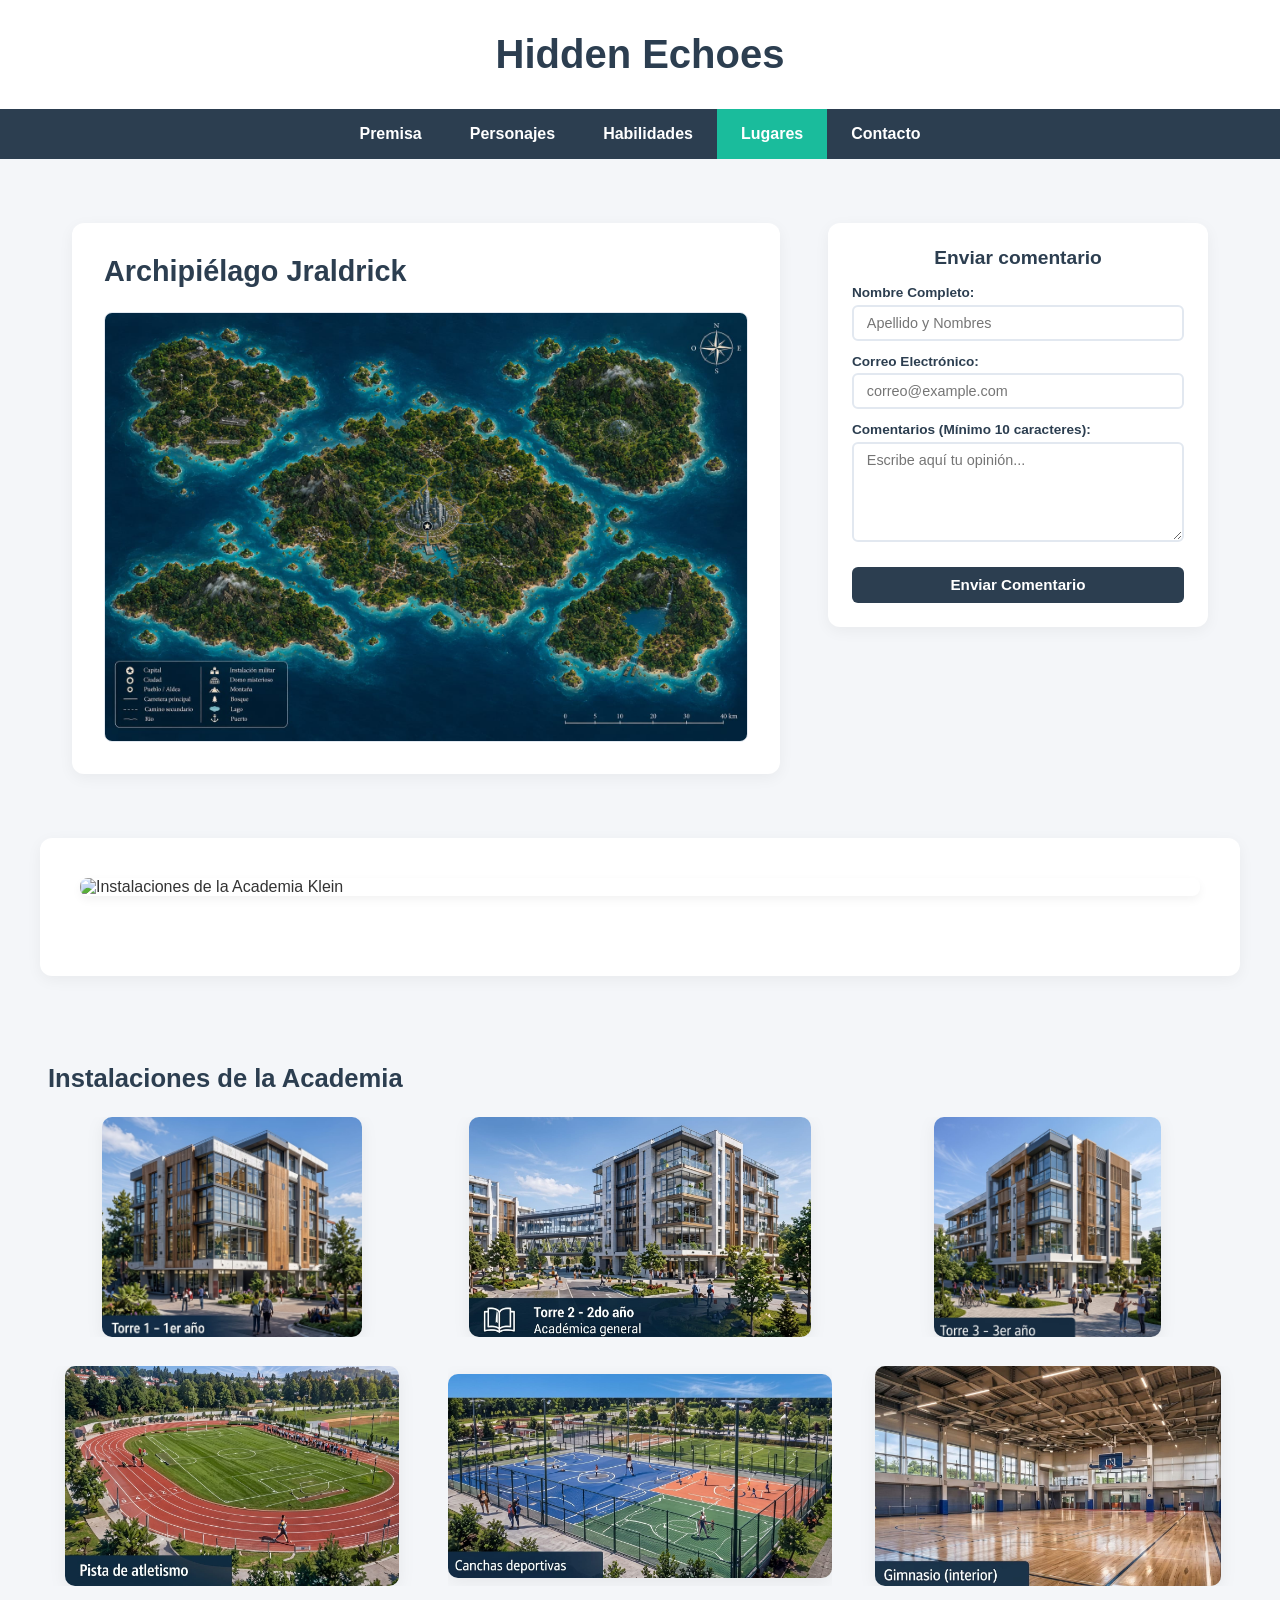
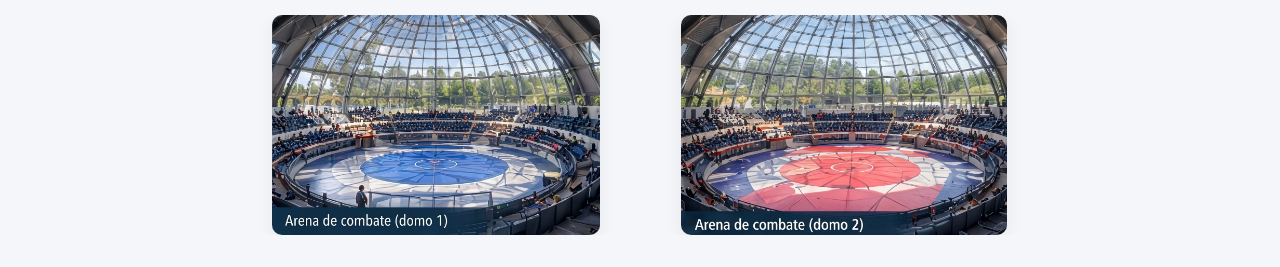
==== lugares.html @ 53b6d5b5 "Initial commit" ====
<!DOCTYPE html>
<html lang="es">
<head>
    <meta charset="UTF-8">
    <meta name="viewport" content="width=device-width, initial-scale=1.0">
    <title>Lugares - Hidden Echoes</title>
    <link rel="stylesheet" href="1estilg.css">
</head>
<body>

    <header>
        <h1>Hidden Echoes</h1>
    </header>

    <nav class="barrasuper">
        <ul>
            <li><a href="index.html">Premisa</a></li>
            <li><a href="personajesc.html">Personajes</a></li>
            <li><a href="habilidadesb.html">Habilidades</a></li>
            <li><a href="lugares.html" class="activo">Lugares</a></li>
            <li><a href="contactob.html">Contacto</a></li>
        </ul>
    </nav>
    <main class="conteprinci">
        <section class="bloquelugar">
            <div class="contemapa">
                <h2>Archipiélago Jraldrick</h2>
                <img src="imglg/jraldrick.jpg" alt="Mapa del universo de Hidden Echoes" class="imgmapa">
            </div>
        </section>
        <div class="form-container">
            <h2>Enviar comentario</h2>
            <div id="mensaje-confirmacion" class="oculto"></div>
            <form id="formulario-registro" action="#" method="POST" novalidate>
                <div class="form-group">
                    <label for="nombre">Nombre Completo:</label>
                    <input type="text" id="nombre" name="nombre" required minlength="3" placeholder="Apellido y Nombres">
                    <span class="error-msg" id="error-nombre"></span>
                </div>
                <div class="form-group">
                    <label for="correo">Correo Electrónico:</label>
                    <input type="email" id="correo" name="correo" required placeholder="correo@example.com">
                    <span class="error-msg" id="error-correo"></span>
                </div>    
                <div class="form-group">
                    <label for="comentario">Comentarios (Mínimo 10 caracteres):</label>
                    <textarea id="comentario" name="comentario" required minlength="10" rows="4" placeholder="Escribe aquí tu opinión..."></textarea>
                    <span class="error-msg" id="error-comentario"></span>
                </div>
                
                <button type="submit">Enviar Comentario</button>
            </form>
        </div>
    </main>
    <section class="escenario">
        <div class="rejiluga">
            <article class="tarjeluga">
                <div class="contenedorlugar">
                    <div class="fotolugar" id="fotoklein" title="Haz clic para ver la historia de la academia">
                        <img src="imglg/klein.jpg" alt="Instalaciones de la Academia Klein" class="imgfoto">
                    </div>
                    <div class="infoluga" id="texto-klein">
                        <h2>Academia Klein</h2>
                        <p>Fundada en el (2150/2202) por Arthur Kleim, empezó como una escuela pequeña con el objetivo de guiar a las promesas locales en el desarrollo de sus habilidades, pero conforme pasaba el tiempo, logró captar la atención debido a los logros de sus egresados y posteriormente pasó a estar en los ojos del mundo.</p>
                        <p>Aun habiendo pasado cerca de 30 años desde el fallecimiento de Arthur Kleim y 50 años de su creación, el objetivo de la escuela no ha cambiado; todo lo contrario. Enfocó sus esfuerzos en recibir y apoyar a los jóvenes del mundo, ofreciendo becas académicas en base al talento de los postulantes.</p>
                        <p>Tras tantos años, la escuela cuenta con instalaciones de vanguardia, un excepcional sistema de seguridad y una plana docente altamente capacitada para lidiar con los estudiantes y sus variadas habilidades.</p>
                    </div>

                </div>
            </article>
            <div class="instaconte">
                <h3 class="tituinsta">Instalaciones de la Academia</h3>
                <div class="mosaiinsta">
                    <div class="filainsta fila-tres">
                    <div class="cuadroinsta"><img src="imglg/torre1.jpg" alt="Torre 1"></div>
                    <div class="cuadroinsta"><img src="imglg/torre2.jpg" alt="Torre 2"></div>
                    <div class="cuadroinsta"><img src="imglg/torre3.jpg" alt="Torre 3"></div>
                </div>
                <div class="filainsta fila-tres">
                    <div class="cuadroinsta"><img src="imglg/pista.jpg" alt="Pista de atletismo"></div>
                    <div class="cuadroinsta"><img src="imglg/canchas.jpg" alt="Canchas deportivas"></div>
                    <div class="cuadroinsta"><img src="imglg/gimnasioin.jpg" alt="Gimnasio interno"></div>
                </div>
                <div class="filainsta fila-dos">
                    <div class="cuadroinsta"><img src="imglg/domo1.jpg" alt="Domo 1"></div>
                    <div class="cuadroinsta"><img src="imglg/domo2.jpg" alt="Domo 2"></div>
                </div>
            </div>
        </div>
    </section>

    <script src="1pagina.js"></script>
</body>
</html>
---- 1estilg.css ----
* {
    margin: 0;
    padding: 0;
    box-sizing: border-box;
    font-family: 'Segoe UI', Tahoma, Geneva, Verdana, sans-serif;
}

body {
    background-color: #f4f6f9;
    color: #333;
    display: flex;
    flex-direction: column;
    min-height: 100vh;
}

header {
    background-color: #ffffff;
    padding: 2rem 1rem;
    text-align: center;
}

header h1 {
    color: #2c3e50;
    font-size: 2.5rem;
}

.barrasuper {
    background-color: #2c3e50;
}

.barrasuper ul {
    list-style: none;
    display: flex;
    justify-content: center;
}

.barrasuper a {
    display: block;
    color: #ffffff;
    text-decoration: none;
    padding: 1rem 1.5rem;
    font-weight: bold;
    transition: all 0.3s ease;
}

.barrasuper a:hover {
    background-color: #34495e;
    color: #1abc9c;
}

.barrasuper a.activo {
    background-color: #1abc9c;
    color: white;
}

.conteprinci {
    display: grid;
    grid-template-columns: minmax(0, 1fr) 380px; 
    gap: 3rem;
    align-items: start;
    width: 100%;
    max-width: 1200px;
    margin: 4rem auto 2rem auto;
    padding: 0 2rem;
    justify-content: center;
}

.bloquelugar {
    min-width: 0;
}

.contemapa {
    background: #ffffff;
    padding: 2rem;
    border-radius: 12px;
    box-shadow: 0 4px 15px rgba(0, 0, 0, 0.05);
    text-align: left;
}

.contemapa h2 {
    color: #2c3e50;
    margin-bottom: 1.5rem;
    font-size: 1.8rem;
}

.imgmapa {
    display: block;
    width: 100%;
    height: auto;
    border-radius: 8px;
    border: 1px solid #e2e8f0;
}

.escenario {
    width: 100%;
    padding: 2rem;
    box-sizing: border-box;
}

.rejiluga {
    width: 100%;
    max-width: 1200px;
    margin: 0 auto;
    display: flex;
    flex-direction: column;
    gap: 2rem;
}

.tarjeluga {
    background: #ffffff;
    padding: 2.5rem;
    border-radius: 12px;
    box-shadow: 0 4px 15px rgba(0, 0, 0, 0.05);
    width: 100%;
}

.contenedorlugar {
    display: flex;
    flex-direction: column;
    gap: 2.5rem;
    width: 100%;
    transition: all 0.5s ease-in-out;
}

.fotolugar {
    width: 100%;
    height: auto;
    max-height: 450px; 
    overflow: hidden;
    border-radius: 8px;
    cursor: pointer;
    position: relative;
    box-shadow: 0 4px 10px rgba(0,0,0,0.05);
    transition: all 0.5s cubic-bezier(0.25, 1, 0.5, 1);
    background-color: transparent;
}

.fotolugar:hover {
    box-shadow: 0 6px 15px rgba(26, 188, 156, 0.2);
}

.imgfoto {
    display: block;
    width: 100%;
    height: auto;
    object-fit: contain;
    transition: transform 0.3s ease;
}

.fotolugar:hover .imgfoto {
    transform: scale(1.02);
}

.infoluga {
    max-height: 0;
    opacity: 0;
    overflow: hidden;
    transform: translateY(15px);
    transition: max-height 0.5s ease, opacity 0.4s ease, transform 0.5s ease;
}

.infoluga h2 {
    color: #2c3e50;
    font-size: 1.8rem;
    margin-bottom: 1.5rem;
}

.infoluga p {
    font-size: 1.05rem;
    line-height: 1.7;
    color: #555;
    margin-bottom: 1.2rem;
    text-align: left;
}

.infoluga p:last-child {
    margin-bottom: 0;
}

@media (min-width: 901px) {

    .contenedorlugar.foto-encogida {
        flex-direction: row;
        align-items: start;
    }
    .contenedorlugar.foto-encogida .fotolugar {
        width: 40%; 
        height: auto; 
    }
    .contenedorlugar.foto-encogida .infoluga {
        width: 60%;
    }
}

.instaconte {
    width: 100%;
    margin-top: 3.5rem;
}

.tituinsta {
    color: #2c3e50;
    font-size: 1.6rem;
    margin-bottom: 1.5rem;
    text-align: left;
    padding-left: 0.5rem;
}

.mosaiinsta {
    display: flex;
    flex-direction: column;
    gap: 1.8rem; 
    width: 100%;
}

.filainsta {
    display: flex;
    gap: 1.5rem; 
    width: 100%;
}

.fila-tres, .fila-dos {
    justify-content: center;
}

.filainsta .cuadroinsta {
    width: calc((100% - (1.5rem * 2)) / 3); 
    height: 220px; 
    overflow: hidden; 
    background-color: transparent;
    border: none;
    box-shadow: none;
    display: flex;
    justify-content: center;
    align-items: center;
    transition: transform 0.3s ease;
}

.filainsta .cuadroinsta:hover {
    transform: translateY(-5px);
}

.cuadroinsta img {
    display: block;
    width: 100%;
    height: 100%;
    object-fit: cover;
    border-radius: 12px; 
    filter: drop-shadow(0px 4px 10px rgba(0, 0, 0, 0.06));
    transition: filter 0.3s ease, transform 0.3s ease;
}

.filainsta .cuadroinsta:hover img {
    filter: drop-shadow(0px 6px 15px rgba(26, 188, 156, 0.3));
}


.cuadroinsta img {
    display: block;
    width: auto;      
    height: auto;    
    max-width: 100%;  
    max-height: 100%; 
    border-radius: 10px;
    filter: drop-shadow(0px 4px 8px rgba(0, 0, 0, 0.06));
    transition: filter 0.3s ease;
}

.filainsta .cuadroinsta:hover img {
    filter: drop-shadow(0px 6px 12px rgba(26, 188, 156, 0.3));
}   

.contenedorlugar.foto-encogida .infoluga {
    max-height: 1000px;
    opacity: 1;
    transform: translateY(0);
}

.contenedorlugar.foto-encogida .avisoexplor {
    opacity: 0;
}

.form-container {
    background: #ffffff;
    padding: 1.5rem;
    border-radius: 12px;
    box-shadow: 0 4px 15px rgba(0,0,0,0.05);
    align-self: start; 
    text-align: left;
    width: 100%;
}

.form-container h2 {
    color: #2c3e50;
    font-size: 1.2rem;
    margin-bottom: 1rem;
    text-align: center;
}

.form-group {
    margin-bottom: 0.8rem;
}

.form-group label {
    display: block;
    margin-bottom: 0.3rem;
    color: #2c3e50;
    font-weight: 600;
    font-size: 0.85rem;
}

.form-container input[type="text"],
.form-container input[type="email"],
.form-container textarea {
    width: 100% !important;
    padding: 0.5rem 0.8rem !important;
    border: 2px solid #e2e8f0 !important;
    border-radius: 6px !important;
    font-size: 0.9rem !important;
    font-family: 'Segoe UI', Tahoma, Geneva, Verdana, sans-serif !important;
    outline: none !important;
    background-color: #ffffff !important;
    box-sizing: border-box !important; 
    transition: border-color 0.2s ease, background-color 0.2s ease !important;
}

.form-container textarea {
    resize: vertical !important;
    min-height: 100px !important;
}

.form-container input[type="text"]:focus,
.form-container input[type="email"]:focus,
.form-container textarea:focus {
    border-color: #1abc9c !important;
    background-color: #fcfcfc !important;
}

.error-msg {
    color: #e74c3c;
    font-size: 0.75rem;
    display: block;
    margin-top: 0.2rem;
}

.form-container button[type="submit"] {
    width: 100%;
    background-color: #2c3e50;
    color: white;
    border: none;
    padding: 0.6rem;
    font-size: 0.95rem;
    font-weight: bold;
    border-radius: 6px;
    cursor: pointer;
    margin-top: 0.5rem;
    transition: background 0.2s ease;
}

.form-container button[type="submit"]:hover {
    background-color: #1abc9c;
}

.oculto {
    display: none;
}

@media (max-width: 900px) {
    .conteprinci {
        grid-template-columns: 1fr; 
        margin: 2rem auto;
        padding: 0 1rem;
        gap: 2rem;
    }

    .escenario {
        padding: 1rem;
    }

    .fotolugar {
        height: 250px;
    }

    .barrasuper ul {
        flex-wrap: wrap;
    }

    .barrasuper a {
        padding: 0.8rem 1rem;
    }

    .form-container {
        margin: 0;
    }
    .filainsta {
        flex-wrap: wrap; 
        gap: 1rem;
    }
    
    .filainsta .cuadroinsta {
        width: calc((100% - 1rem) / 2);
        height: 180px;
    }
}
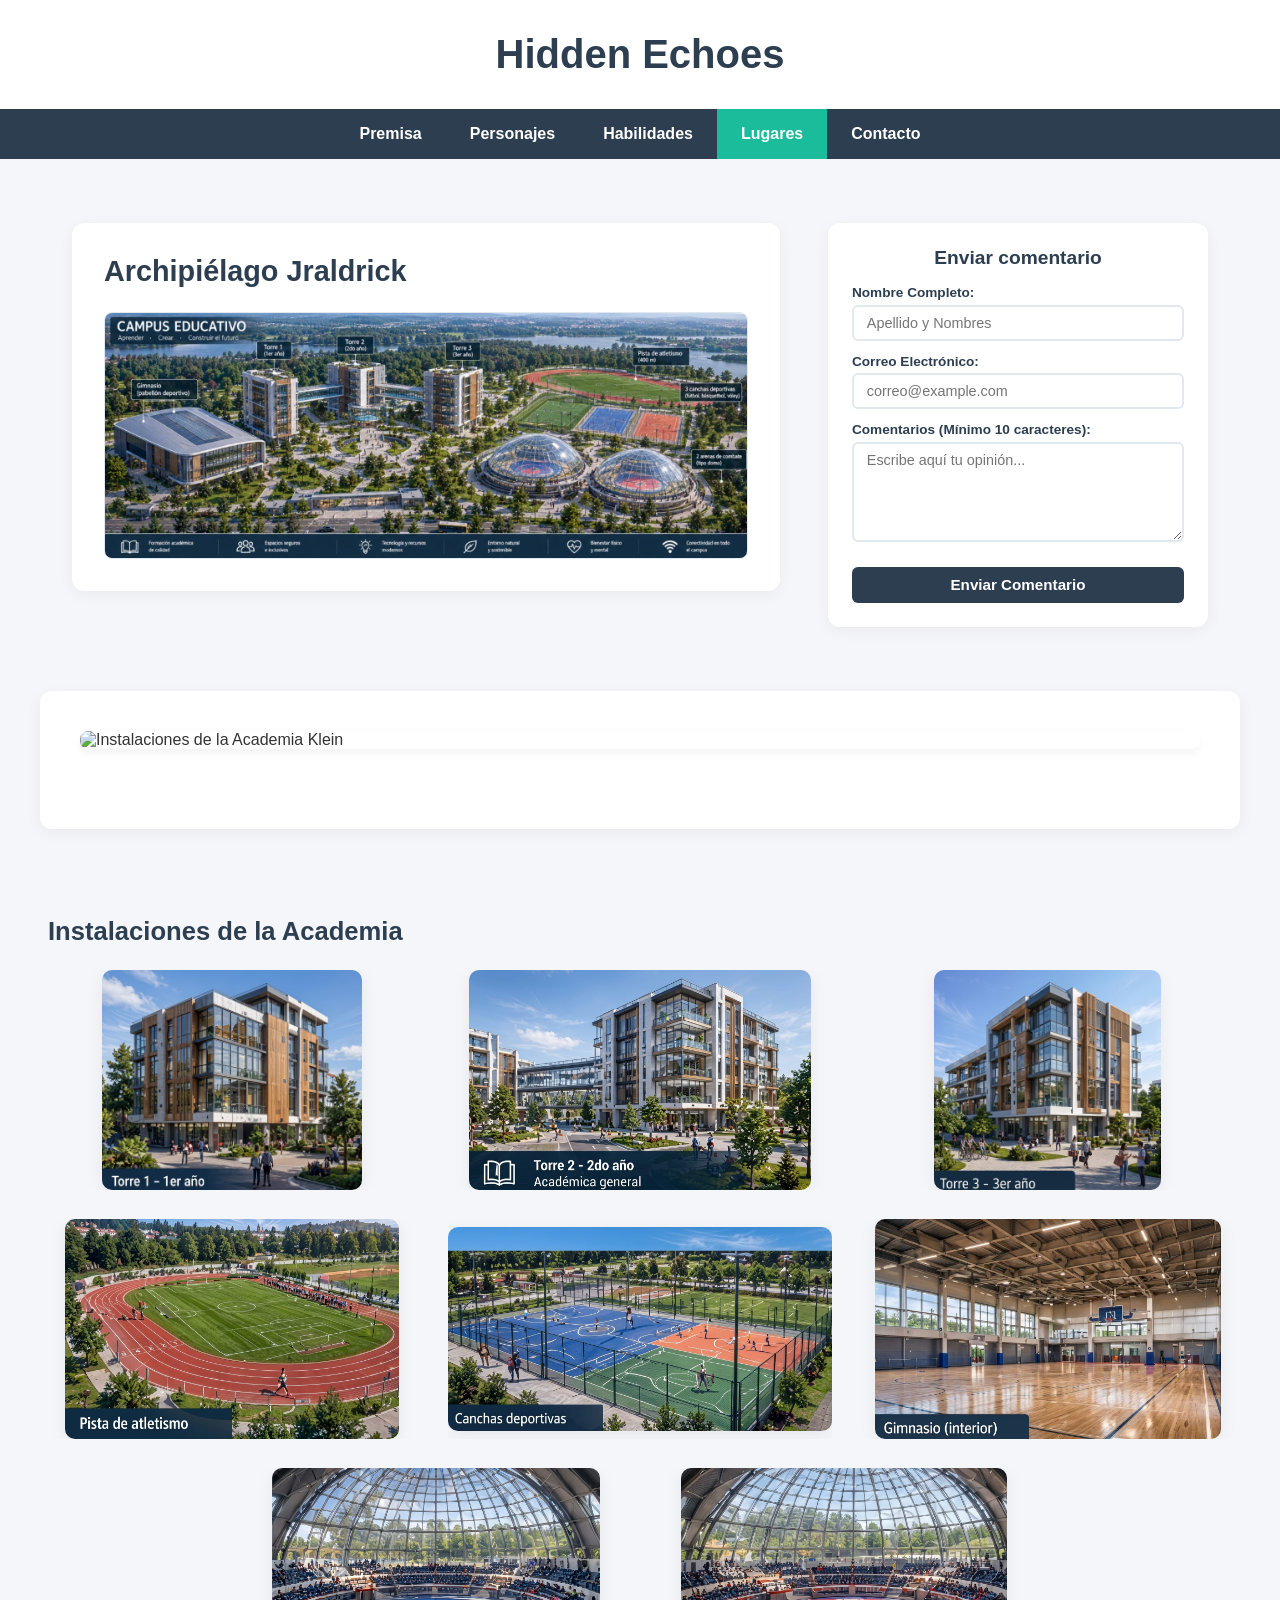
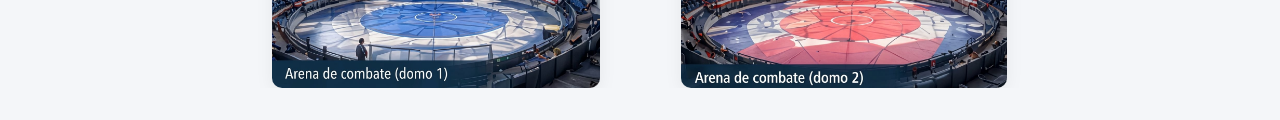
==== commit ff81a6f2: "Revise lugares.html content and image references Updated the content and structure of lugares.html, " ====
--- a/lugares.html
+++ b/lugares.html
@@ -25,7 +25,7 @@
         <section class="bloquelugar">
             <div class="contemapa">
                 <h2>Archipiélago Jraldrick</h2>
-                <img src="imglg/jraldrick.jpg" alt="Mapa del universo de Hidden Echoes" class="imgmapa">
+                <img src="imglg/Klein.jpg" alt="Mapa del universo de Hidden Echoes" class="imgmapa">
             </div>
         </section>
         <div class="form-container">
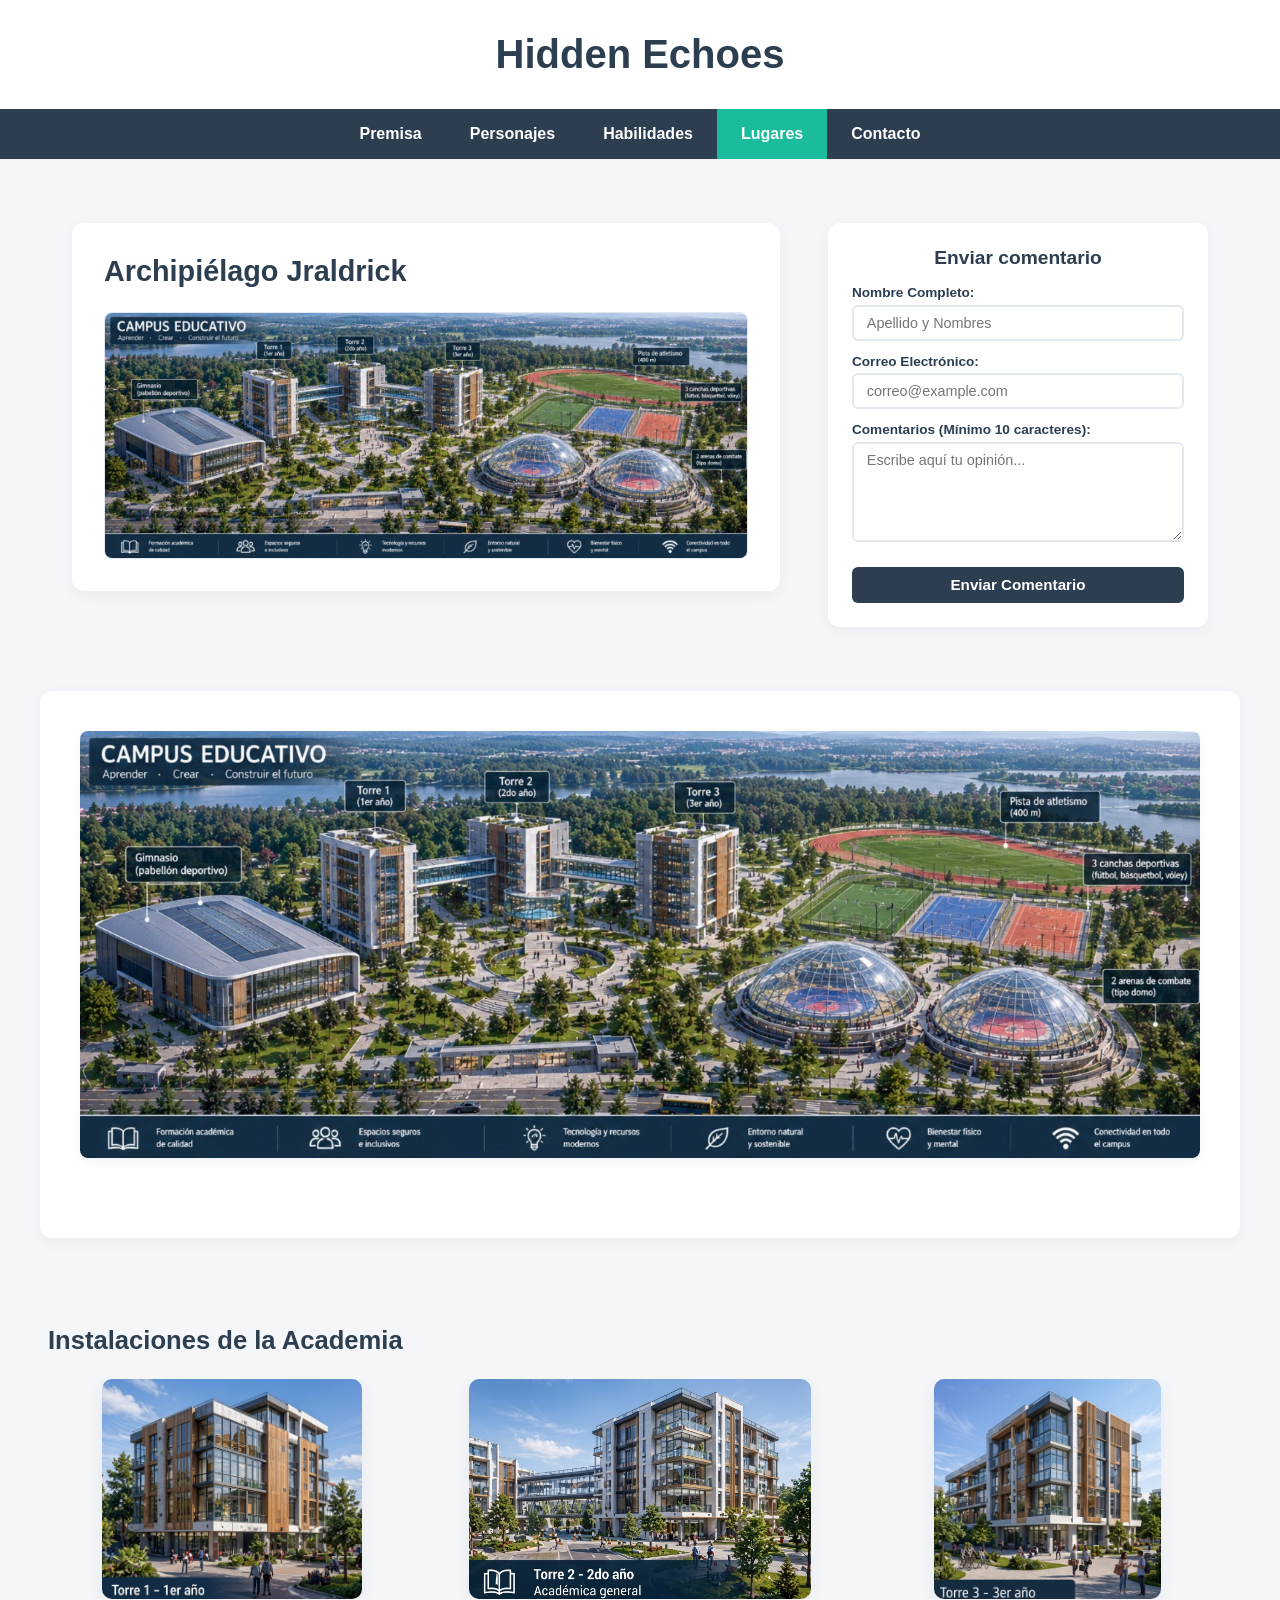
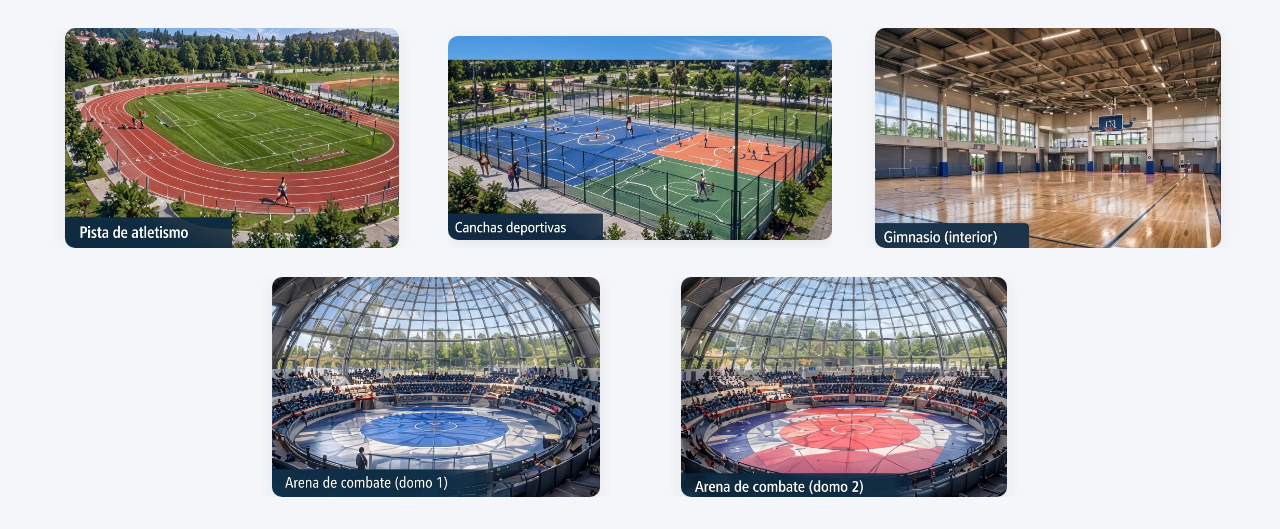
==== commit 50fae85c: "Update lugares.html" ====
--- a/lugares.html
+++ b/lugares.html
@@ -57,7 +57,7 @@
             <article class="tarjeluga">
                 <div class="contenedorlugar">
                     <div class="fotolugar" id="fotoklein" title="Haz clic para ver la historia de la academia">
-                        <img src="imglg/klein.jpg" alt="Instalaciones de la Academia Klein" class="imgfoto">
+                        <img src="imglg/Klein.jpg" alt="Instalaciones de la Academia Klein" class="imgfoto">
                     </div>
                     <div class="infoluga" id="texto-klein">
                         <h2>Academia Klein</h2>
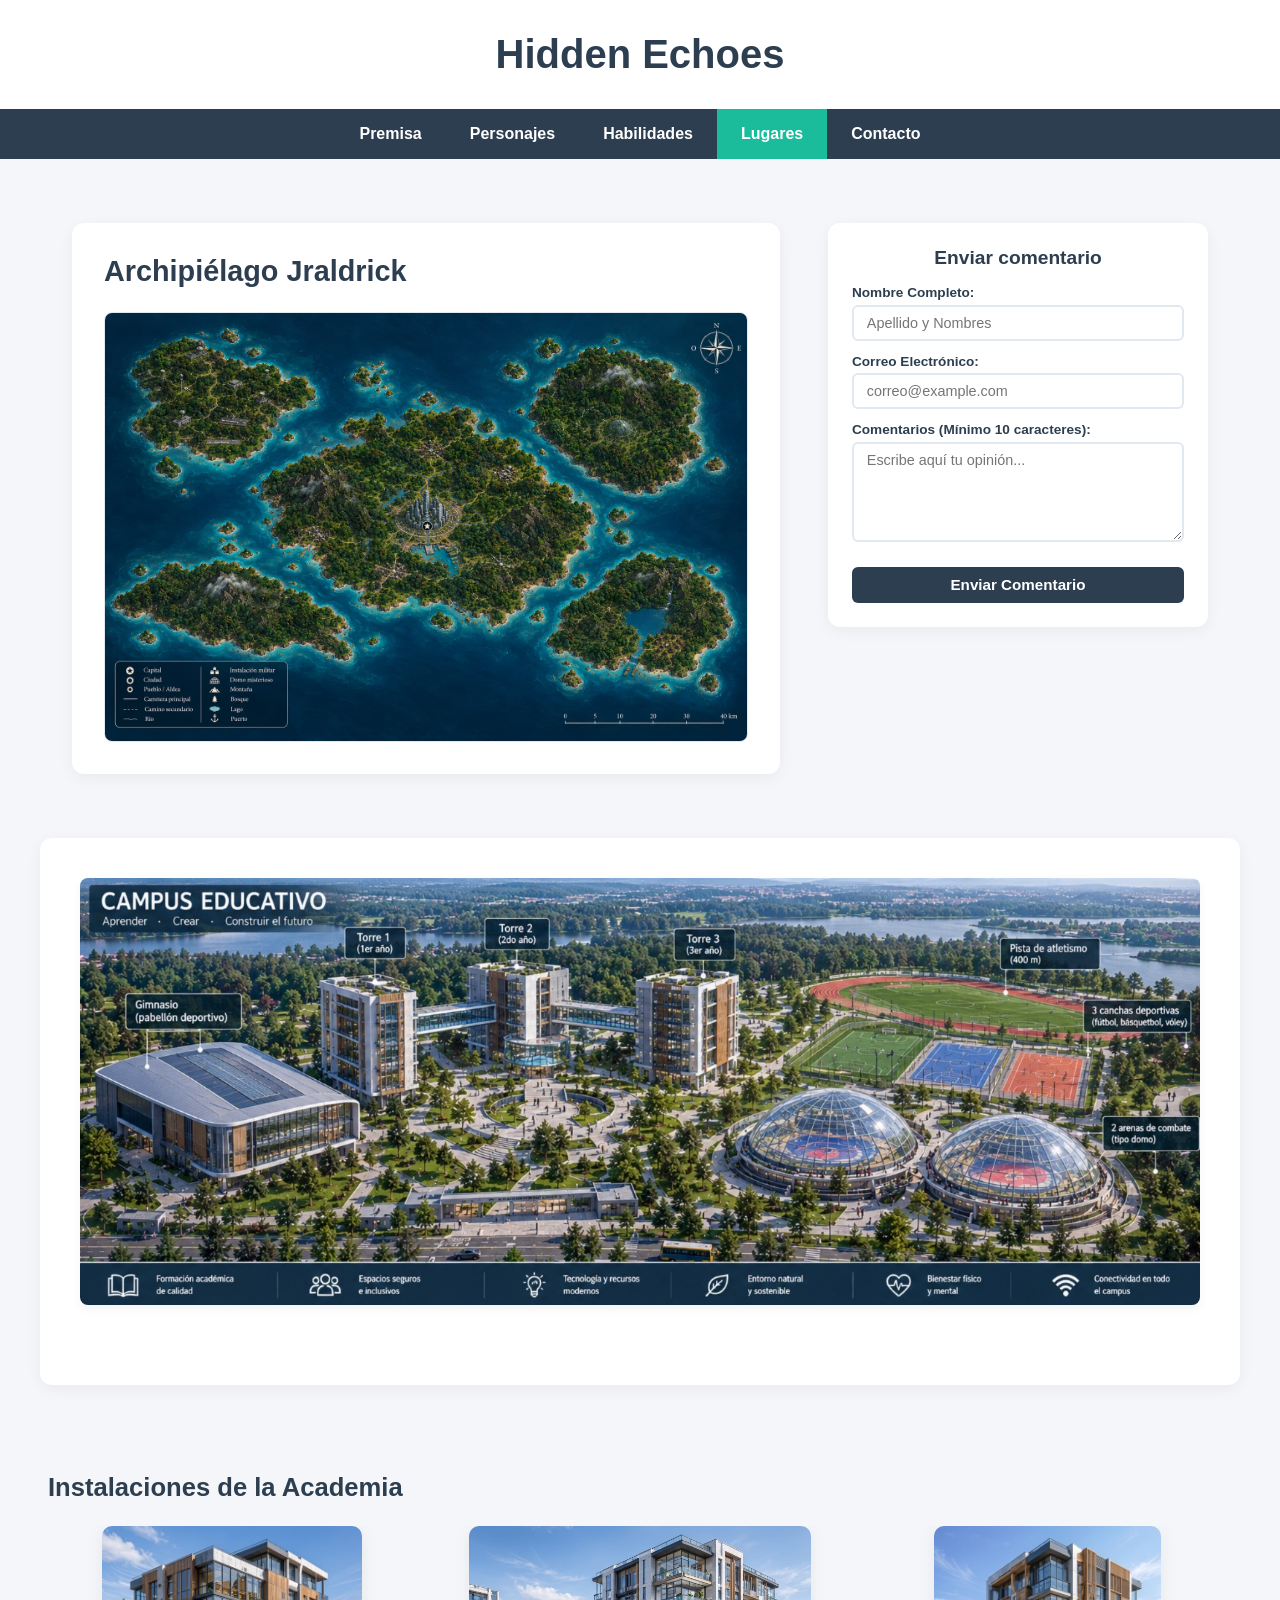
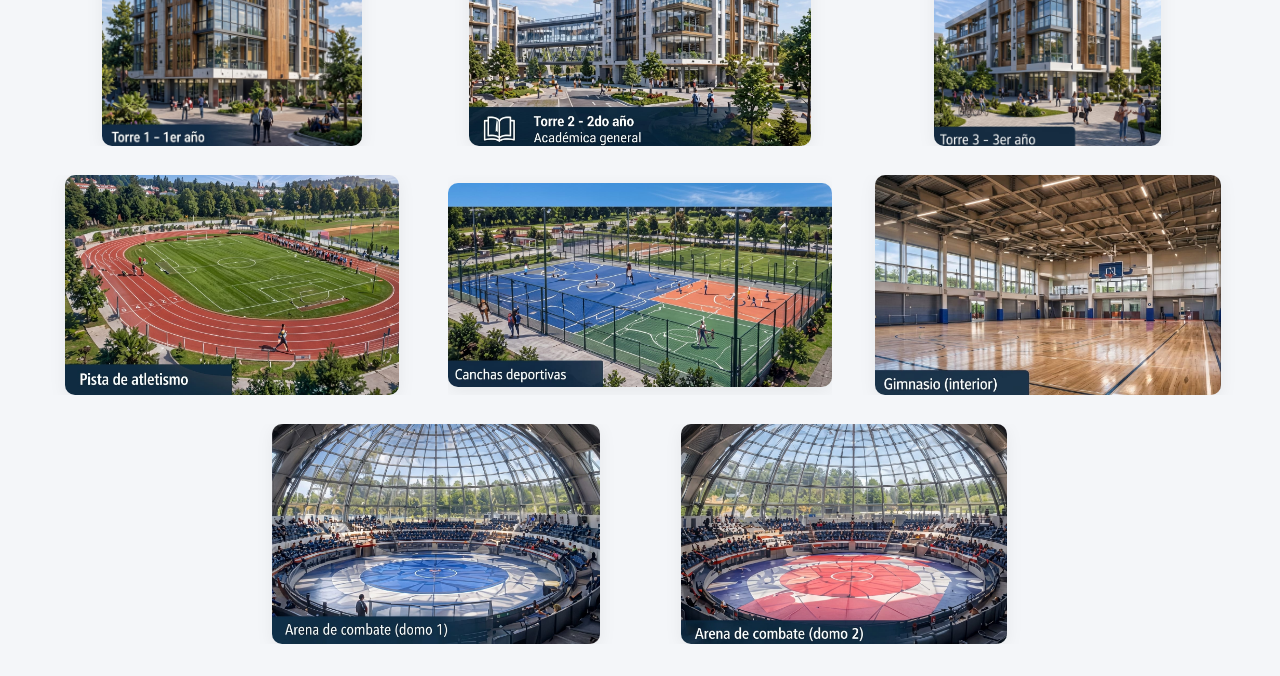
==== commit 1bdc0ca9: "Update lugares.html" ====
--- a/lugares.html
+++ b/lugares.html
@@ -25,7 +25,7 @@
         <section class="bloquelugar">
             <div class="contemapa">
                 <h2>Archipiélago Jraldrick</h2>
-                <img src="imglg/Klein.jpg" alt="Mapa del universo de Hidden Echoes" class="imgmapa">
+                <img src="imglg/jraldrick.jpg" alt="Mapa del universo de Hidden Echoes" class="imgmapa">
             </div>
         </section>
         <div class="form-container">
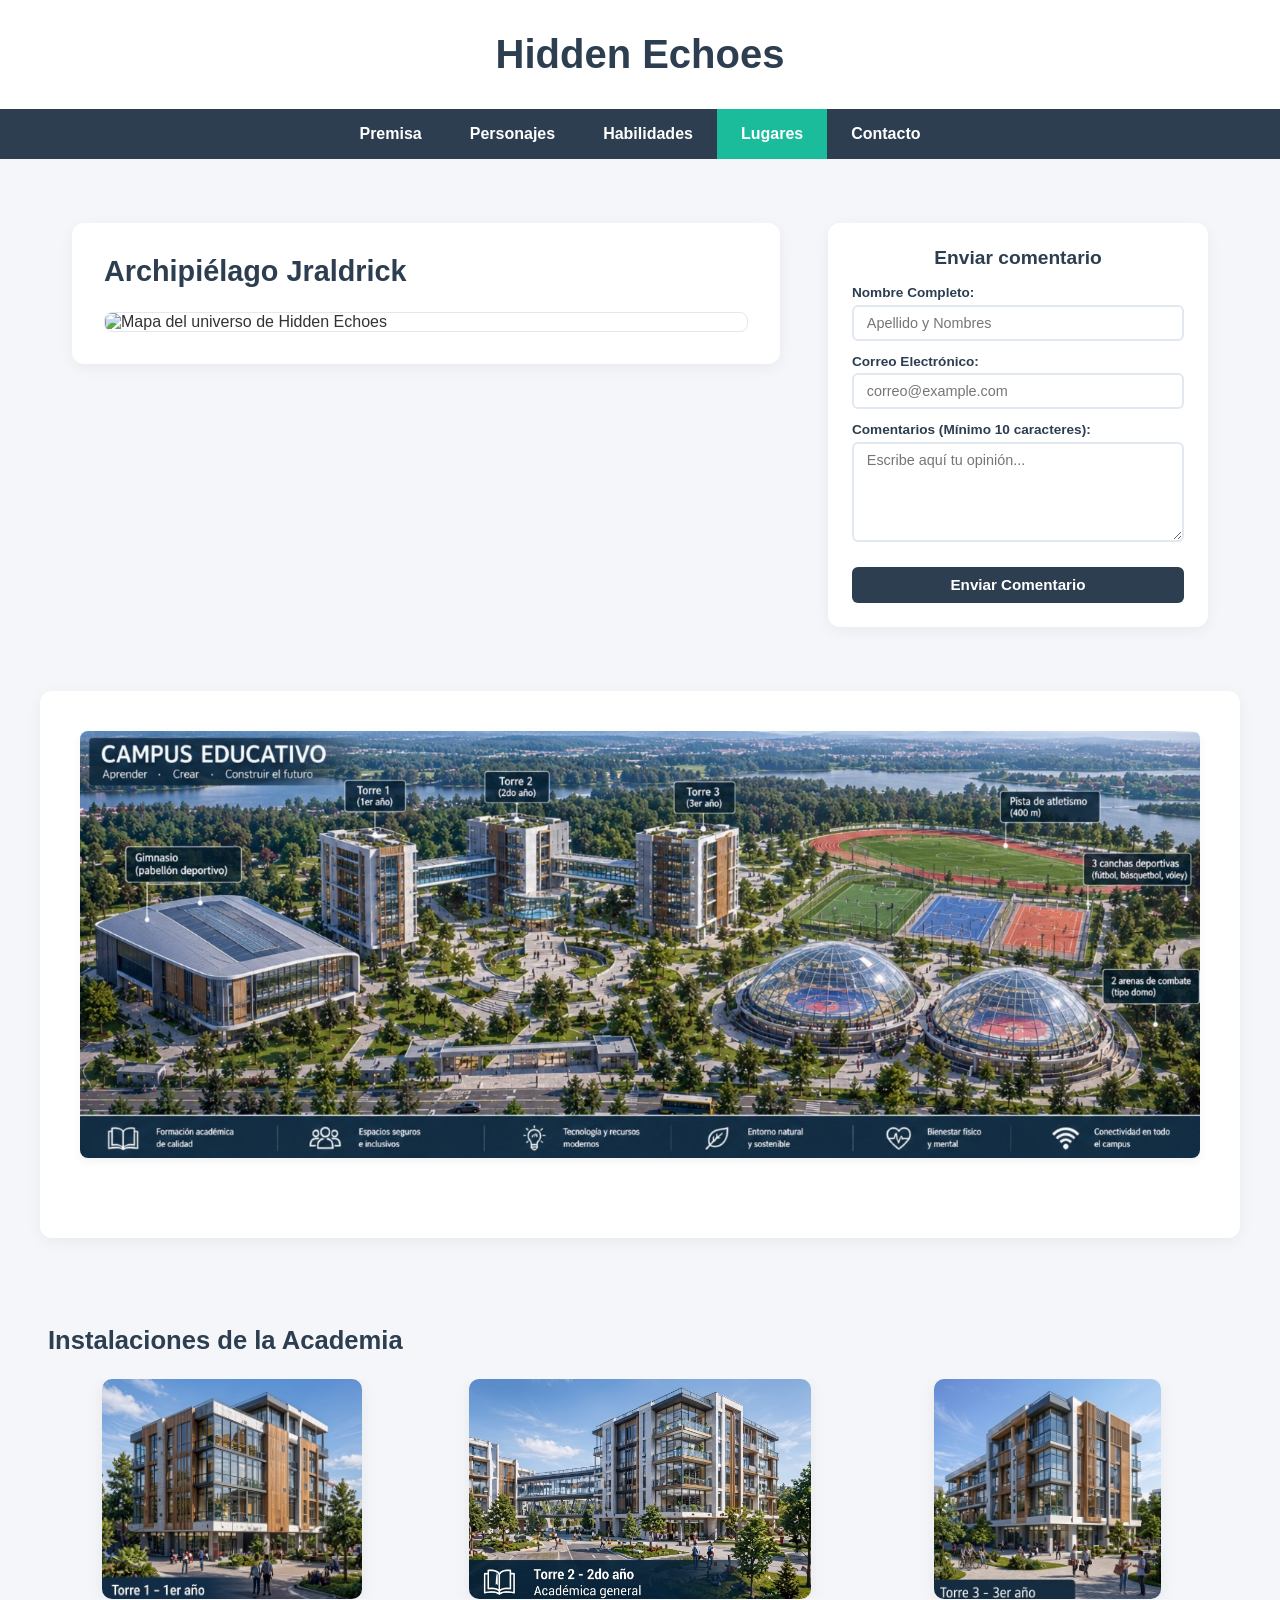
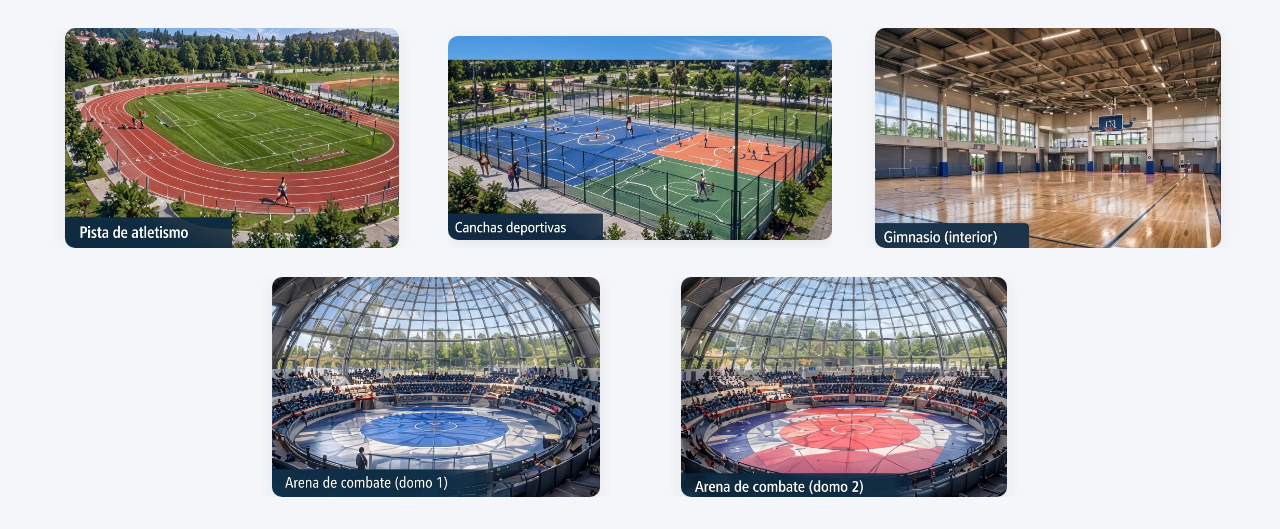
==== commit 4d570801: "Update lugares.html" ====
--- a/lugares.html
+++ b/lugares.html
@@ -25,7 +25,7 @@
         <section class="bloquelugar">
             <div class="contemapa">
                 <h2>Archipiélago Jraldrick</h2>
-                <img src="imglg/jraldrick.jpg" alt="Mapa del universo de Hidden Echoes" class="imgmapa">
+                <img src="imglg/klein.jpg" alt="Mapa del universo de Hidden Echoes" class="imgmapa">
             </div>
         </section>
         <div class="form-container">
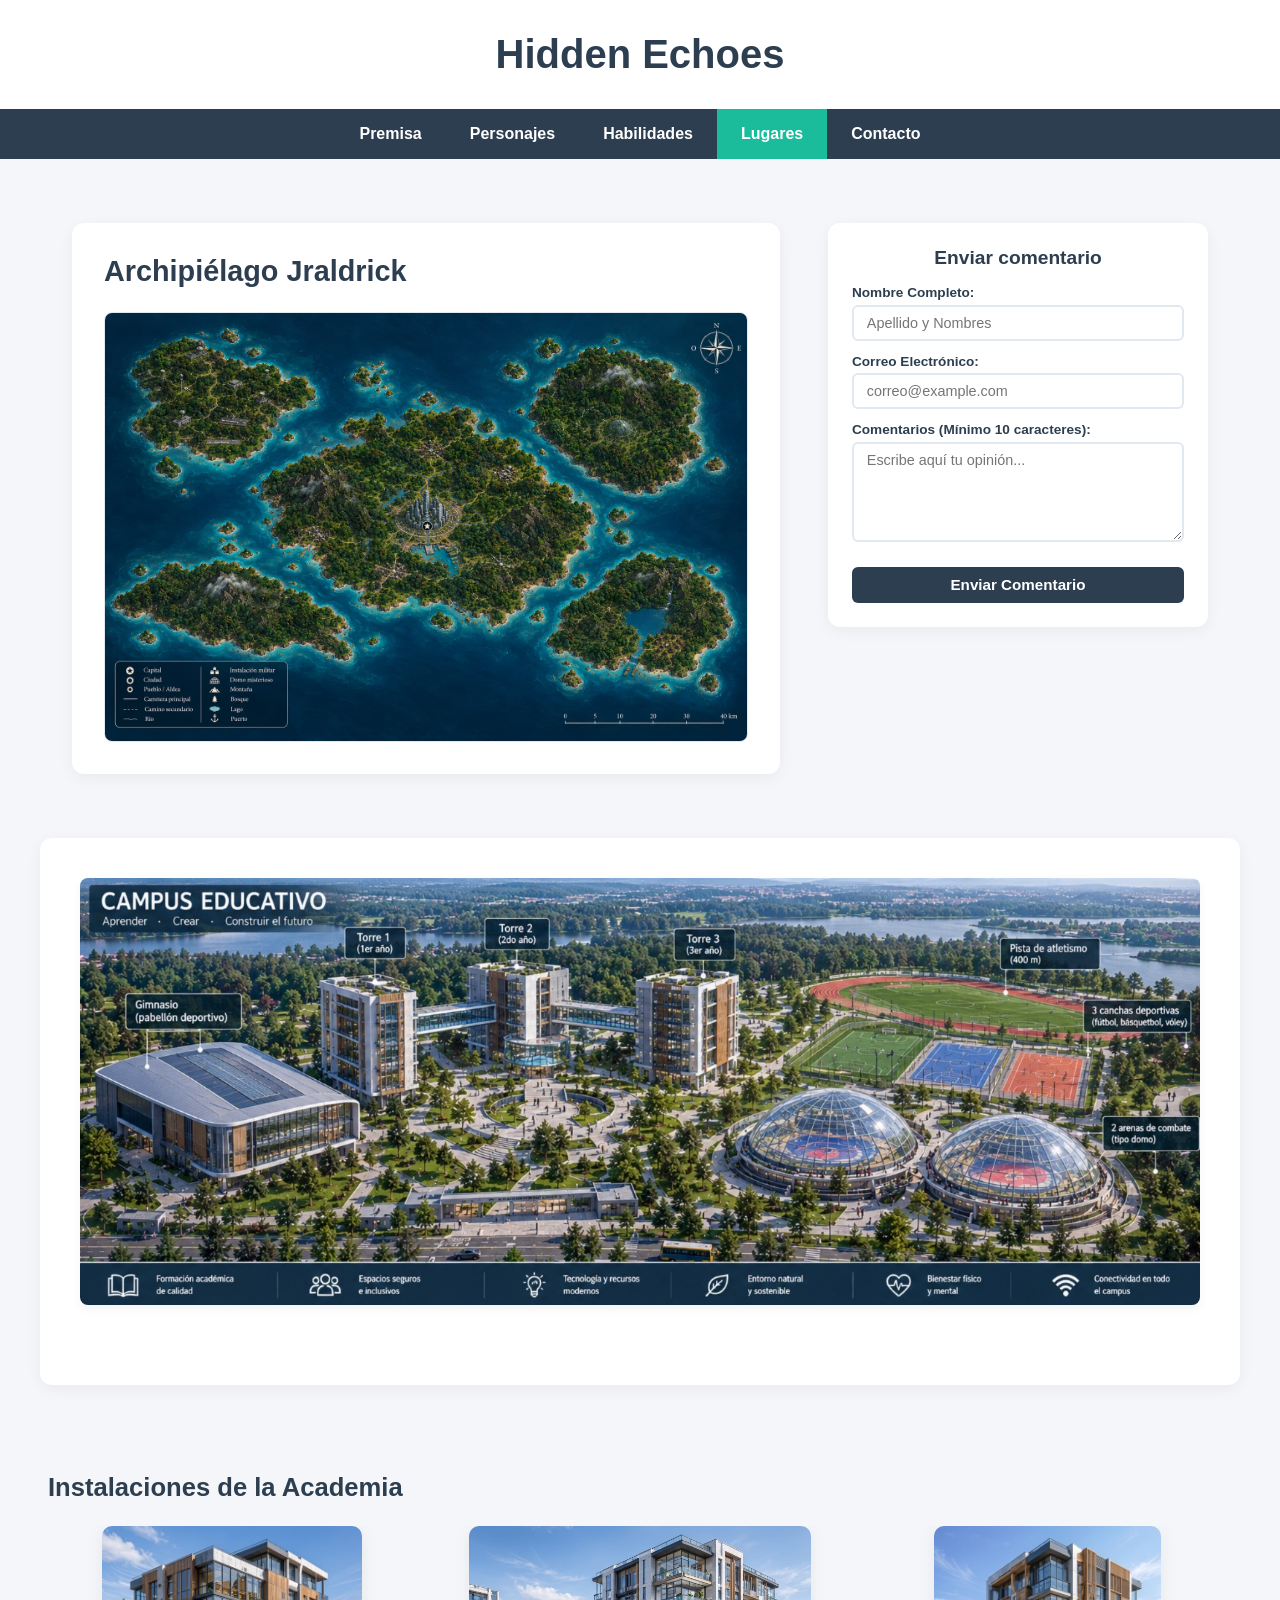
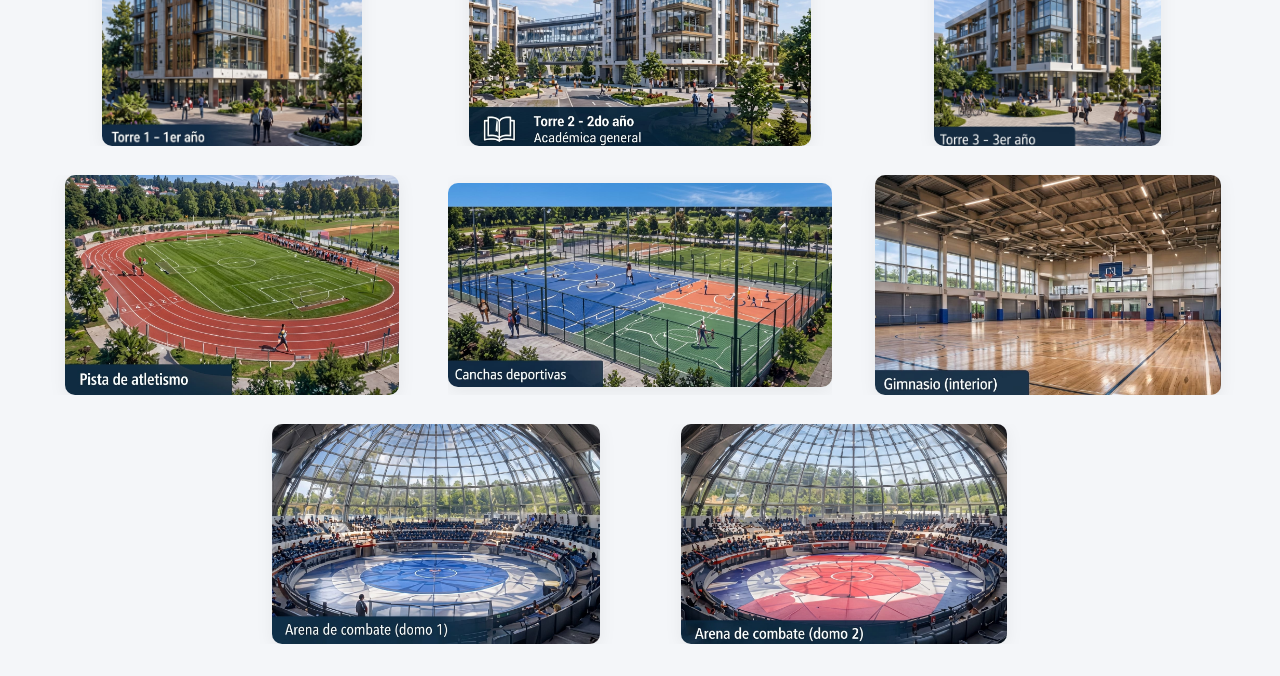
==== commit d52072f7: "tratar de arreglar Updated the map image for Archipiélago Jraldrick and modified the HTML structure." ====
--- a/lugares.html
+++ b/lugares.html
@@ -25,7 +25,7 @@
         <section class="bloquelugar">
             <div class="contemapa">
                 <h2>Archipiélago Jraldrick</h2>
-                <img src="imglg/klein.jpg" alt="Mapa del universo de Hidden Echoes" class="imgmapa">
+                <img src="imglg/jraldrick.jpg" alt="Mapa del universo de Hidden Echoes" class="imgmapa">
             </div>
         </section>
         <div class="form-container">
